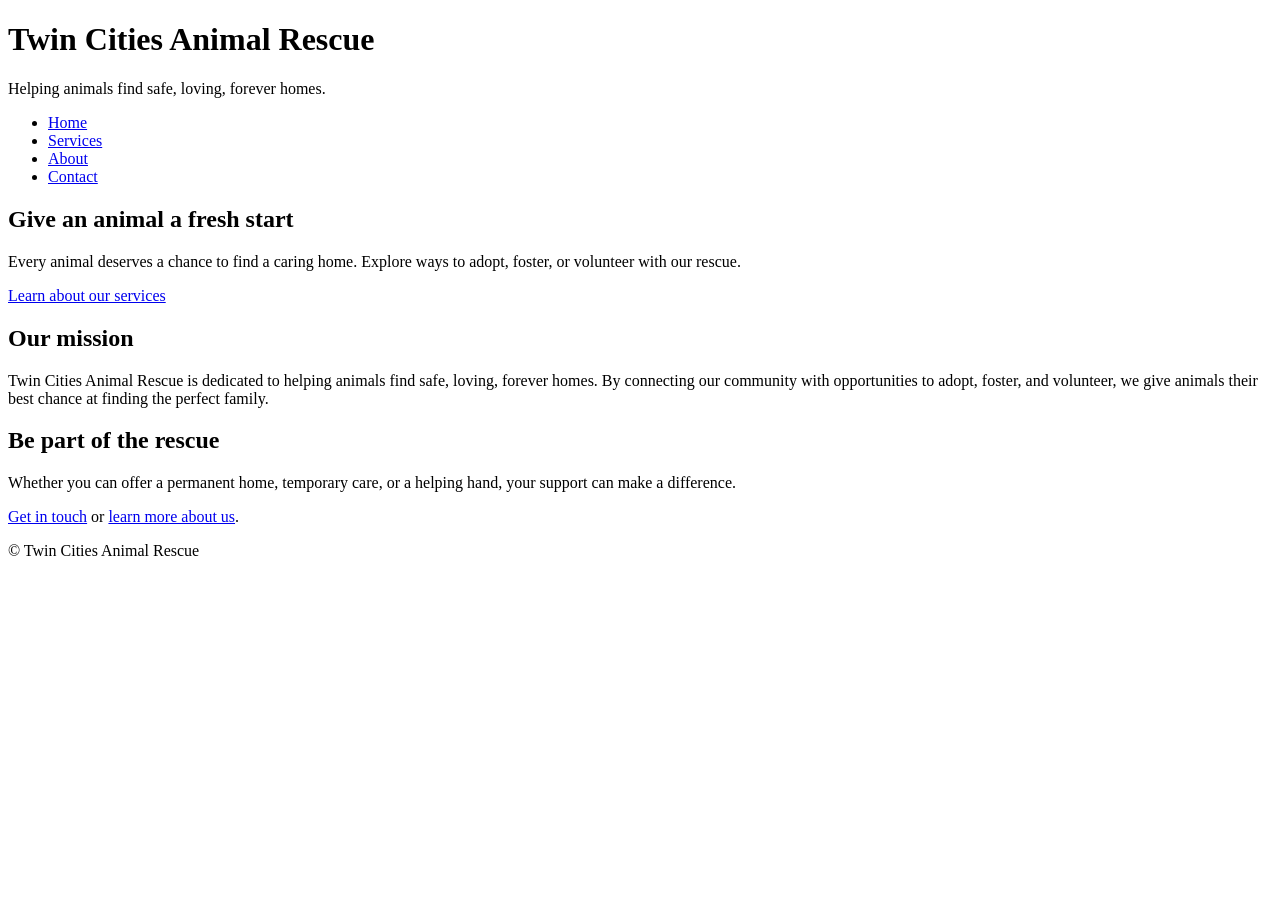
==== index.html @ 243de3c2 "Finish initial website pages" ====
<!DOCTYPE html>
<html lang="en">
<head>
    <meta charset="UTF-8">
    <meta name="viewport" content="width=device-width, initial-scale=1.0">
    <title>Home | Twin Cities Animal Rescue</title>
</head>
<body>
    <header>
        <h1>Twin Cities Animal Rescue</h1>
        <p>Helping animals find safe, loving, forever homes.</p>
        <nav aria-label="Main navigation">
            <ul>
                <li><a href="index.html" aria-current="page">Home</a></li>
                <li><a href="services.html">Services</a></li>
                <li><a href="about.html">About</a></li>
                <li><a href="contact.html">Contact</a></li>
            </ul>
        </nav>
    </header>

    <main>
        <section>
            <h2>Give an animal a fresh start</h2>
            <p>Every animal deserves a chance to find a caring home. Explore ways to adopt, foster,
                 or volunteer with our rescue.
            </p>
            <p><a href="services.html">Learn about our services</a></p>
        </section>

        <section>
            <h2>Our mission</h2>
            <p>Twin Cities Animal Rescue is dedicated to helping animals find safe, loving, forever homes. By connecting our community with opportunities to adopt, foster, and volunteer, we give animals their best chance at finding the perfect family.</p>
        </section>

        <section>
            <h2>Be part of the rescue</h2>
            <p>Whether you can offer a permanent home, temporary care, or a helping hand, your support can make a difference.</p>
            <p><a href="contact.html">Get in touch</a> or <a href="about.html">learn more about us</a>.</p>
        </section>
    </main>

    <footer>
        <p>&copy; Twin Cities Animal Rescue</p>
    </footer>
</body>
</html>
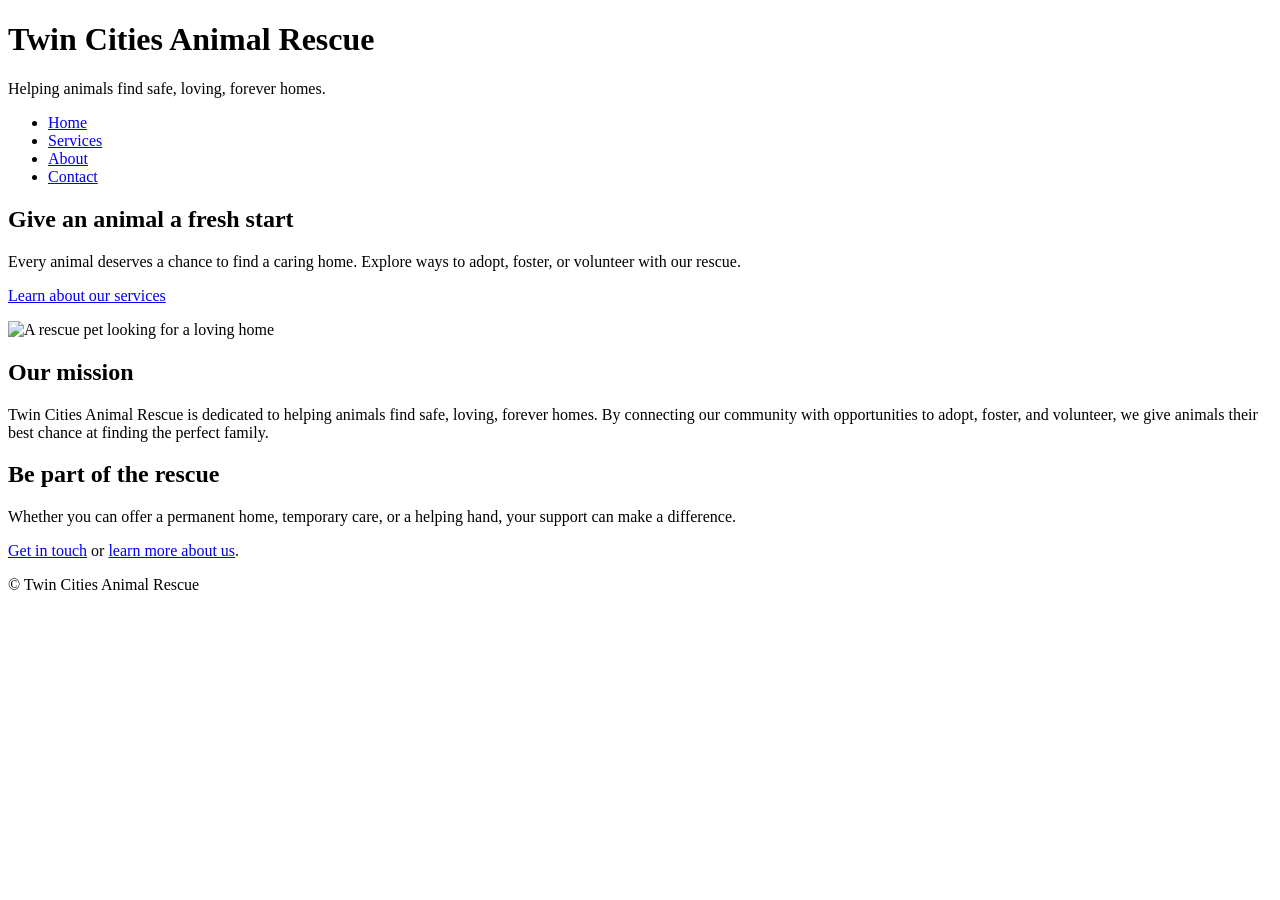
==== commit c98ad5c4: "Add rescue media assets and save project checkpoint" ====
--- a/index.html
+++ b/index.html
@@ -26,11 +26,17 @@
                  or volunteer with our rescue.
             </p>
             <p><a href="services.html">Learn about our services</a></p>
+
+            <img src="media/rescue-pet.jpg" alt="A rescue pet looking for a loving home">
         </section>
 
         <section>
             <h2>Our mission</h2>
-            <p>Twin Cities Animal Rescue is dedicated to helping animals find safe, loving, forever homes. By connecting our community with opportunities to adopt, foster, and volunteer, we give animals their best chance at finding the perfect family.</p>
+            <p>Twin Cities Animal Rescue is dedicated to helping animals find safe, loving, 
+                forever homes. By connecting our community with opportunities to adopt, 
+                foster, and volunteer, we give animals their best chance at finding 
+                the perfect family.
+            </p>
         </section>
 
         <section>
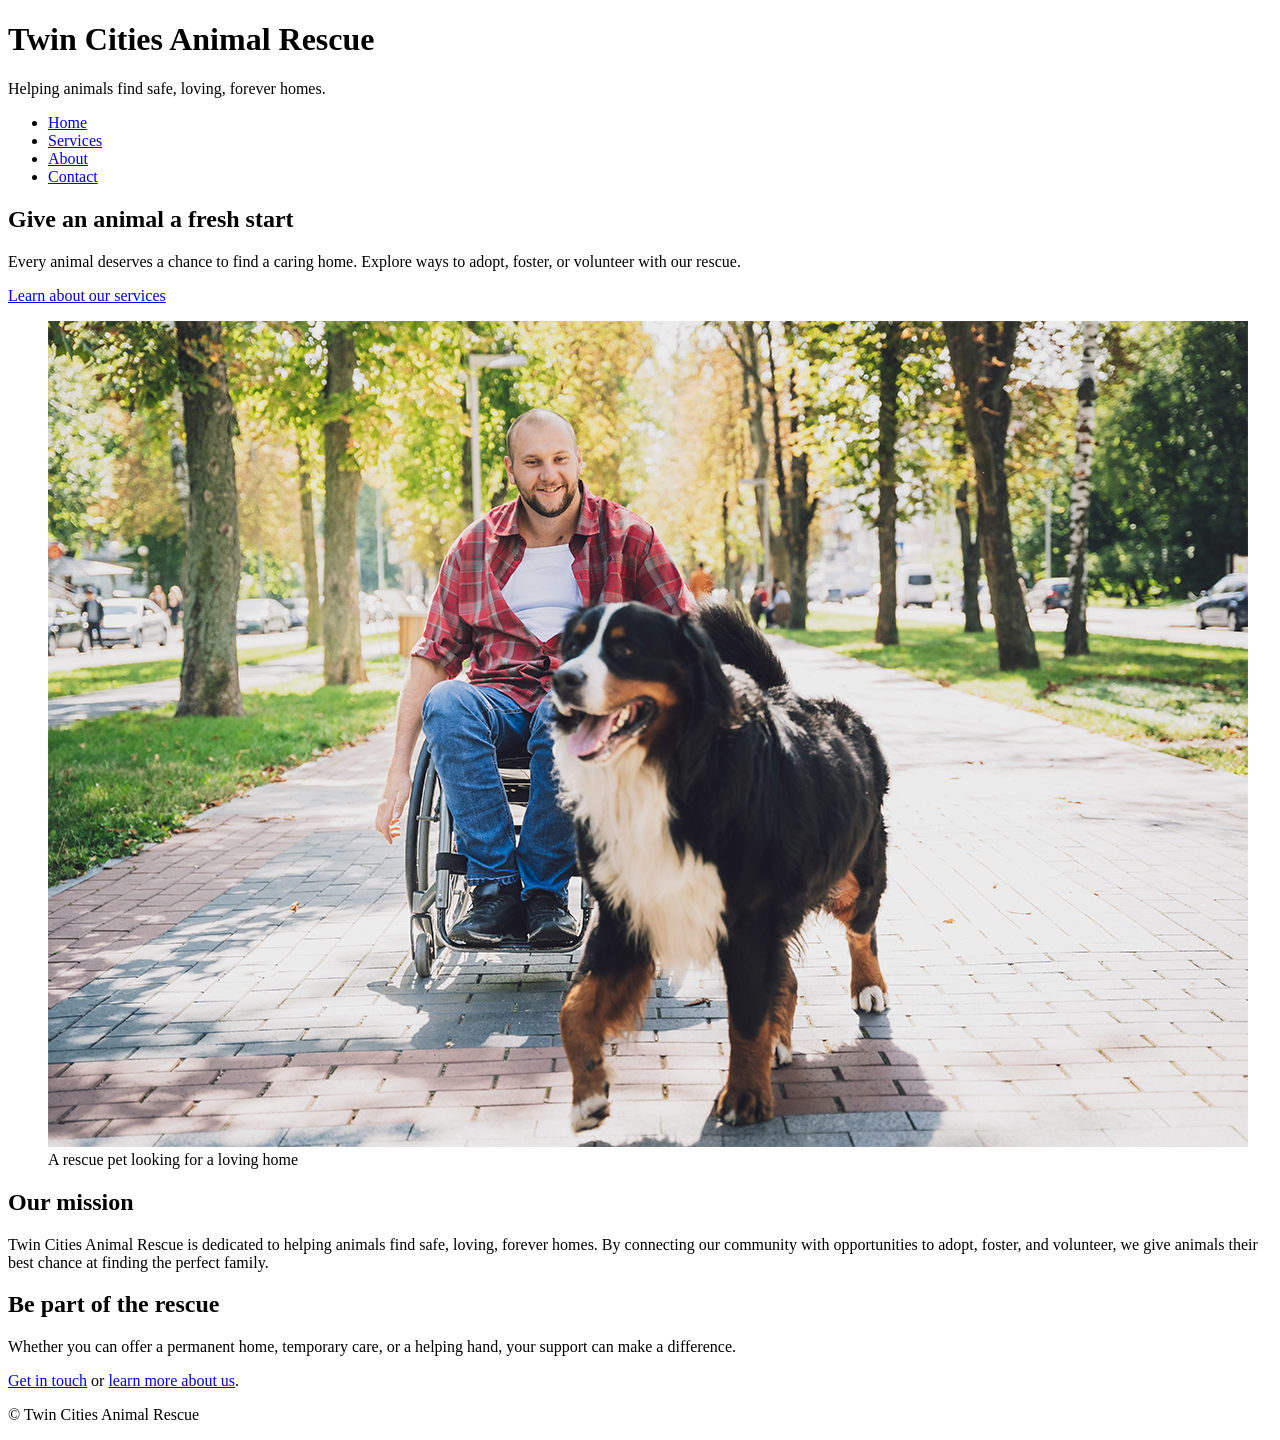
==== commit c2297956: "Update animal rescue homepage" ====
--- a/index.html
+++ b/index.html
@@ -26,8 +26,14 @@
                  or volunteer with our rescue.
             </p>
             <p><a href="services.html">Learn about our services</a></p>
-
-            <img src="media/rescue-pet.jpg" alt="A rescue pet looking for a loving home">
+        
+        <figure>
+            <picture>
+                <source media ="(min-width: 700px)"srcset="media/rescue-feature-large_c.png">
+                <img src="media/rescue-feature-small_c.png" alt="A rescue pet looking for a loving home">
+            </picture>
+            <figcaption>A rescue pet looking for a loving home</figcaption>
+        </figure>
         </section>
 
         <section>
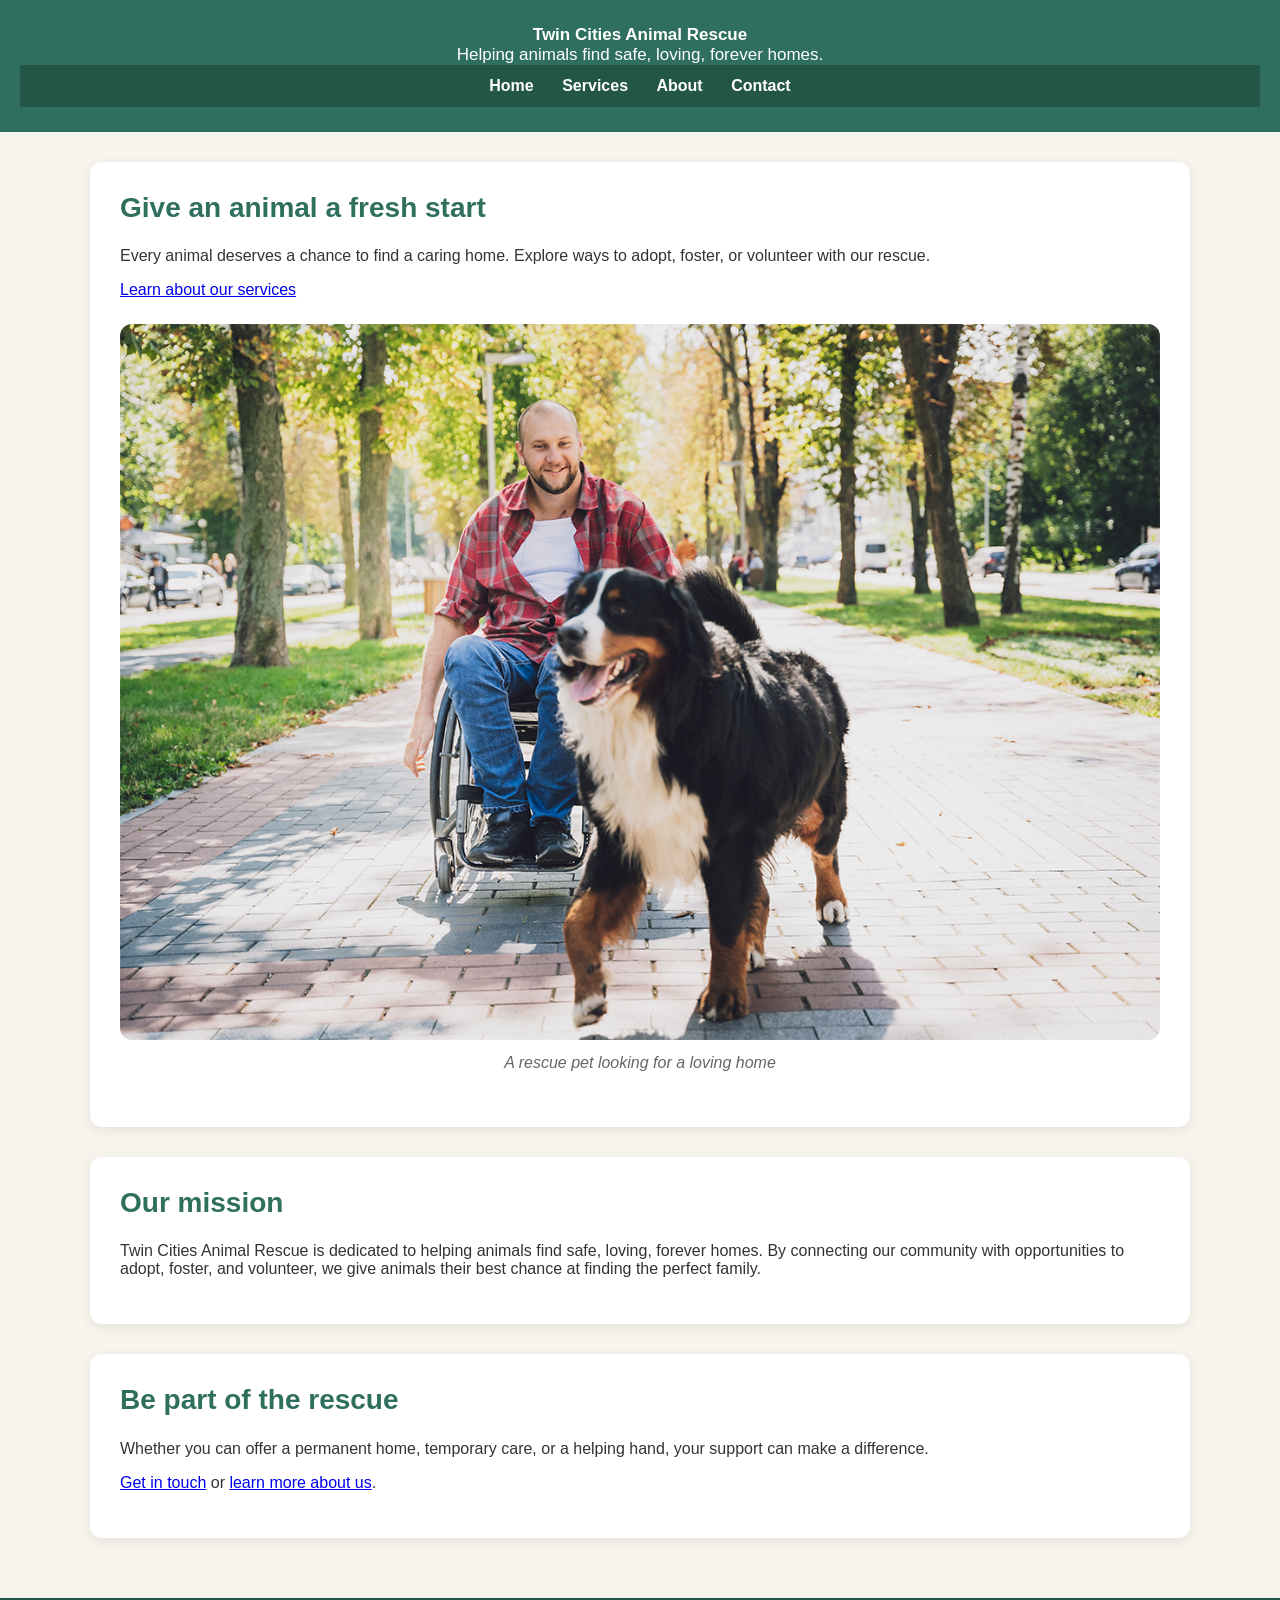
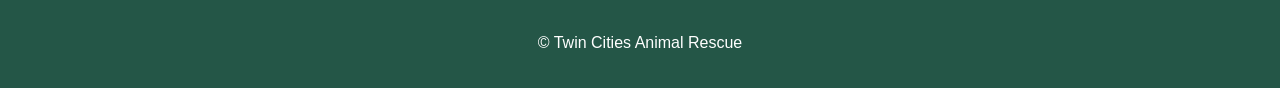
==== commit 0e02a873: "Style homepage" ====
--- a/index.html
+++ b/index.html
@@ -4,6 +4,85 @@
     <meta charset="UTF-8">
     <meta name="viewport" content="width=device-width, initial-scale=1.0">
     <title>Home | Twin Cities Animal Rescue</title>
+<style>
+    body {
+        margin: 0;
+        font-family: Arial, sans-serif;
+        color: #333;
+        background: #f7f3ed;
+    }
+    header {
+        background: #2f6f5e;
+        color: white;
+        padding: 25px 20px;
+        text-align: center;
+    }
+    header h1 {
+        margin: 0;
+        font-size: 17px;
+    }
+    header p {
+        margin: 0;
+        font-size: 17px;
+    }
+    nav {
+        background: #245647;
+        padding: 12px;
+    }
+    nav ul {
+        list-style: none;
+        margin: 0;
+        padding: 0;
+    }
+    nav li {
+        display: inline-block;
+        margin: 0 12px;
+    }
+    nav a {
+        color: white;
+        text-decoration: none;
+        font-weight: bold;
+    }
+    nav a:hover {
+        text-decoration: underline;
+    }
+    main {
+        max-width: 1100px;
+        margin: 0 auto;
+        padding: 30px 20px;
+    }
+    section {
+        background: white;
+        margin-bottom: 30px;
+        padding: 30px;
+        border-radius: 12px;
+        box-shadow: 0 3px 12px rgba(0, 0, 0, 0.08);
+    }
+    section h2 {
+        color: #2f6f5e;
+        font-size: 28px;
+        margin-top: 0;
+    }
+    figure {
+        margin: 25px 0;
+        text-align: center;
+    }
+    figure img {
+        max-width: 100%;
+        border-radius: 12px;
+    }
+    figcaption {
+        margin-top: 10px;
+        color: #666;
+        font-style: italic;
+    }
+    footer {
+        background: #245647;
+        color: white;
+        text-align: center;
+        padding: 20px;
+    }
+</style>
 </head>
 <body>
     <header>
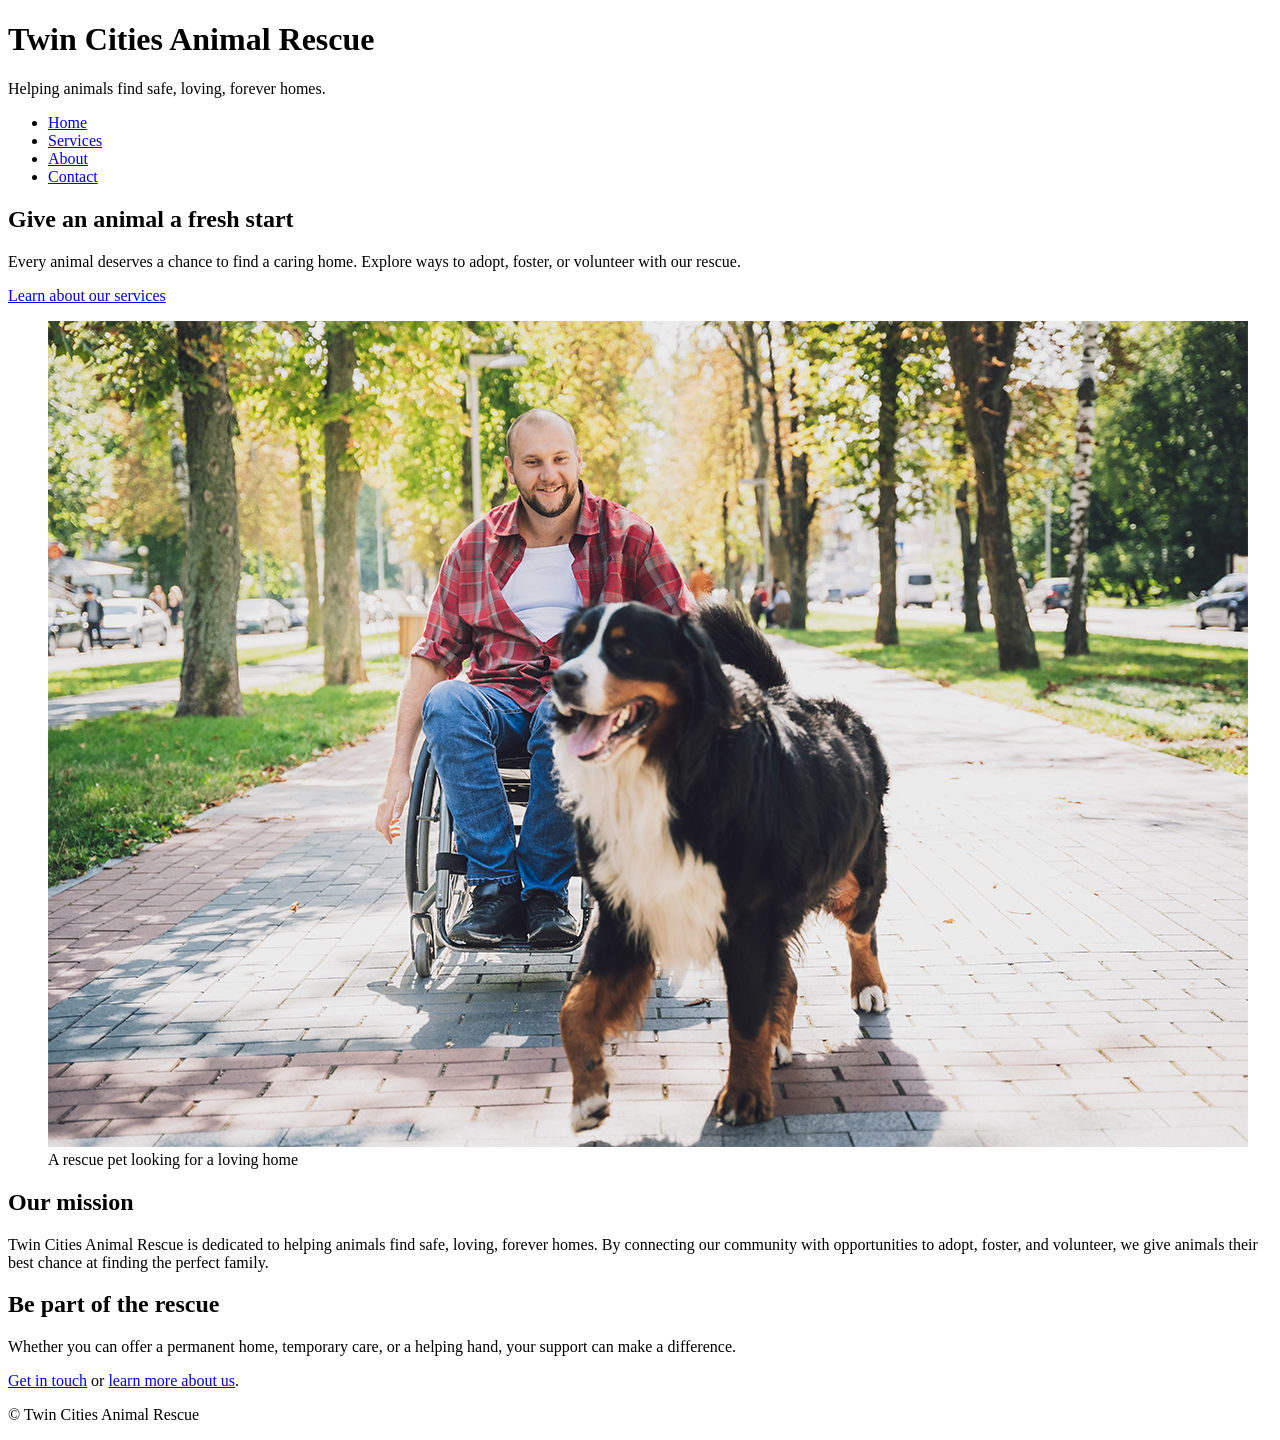
==== commit 225acd88: "Add mp4 to media and delete css" ====
--- a/index.html
+++ b/index.html
@@ -4,85 +4,6 @@
     <meta charset="UTF-8">
     <meta name="viewport" content="width=device-width, initial-scale=1.0">
     <title>Home | Twin Cities Animal Rescue</title>
-<style>
-    body {
-        margin: 0;
-        font-family: Arial, sans-serif;
-        color: #333;
-        background: #f7f3ed;
-    }
-    header {
-        background: #2f6f5e;
-        color: white;
-        padding: 25px 20px;
-        text-align: center;
-    }
-    header h1 {
-        margin: 0;
-        font-size: 17px;
-    }
-    header p {
-        margin: 0;
-        font-size: 17px;
-    }
-    nav {
-        background: #245647;
-        padding: 12px;
-    }
-    nav ul {
-        list-style: none;
-        margin: 0;
-        padding: 0;
-    }
-    nav li {
-        display: inline-block;
-        margin: 0 12px;
-    }
-    nav a {
-        color: white;
-        text-decoration: none;
-        font-weight: bold;
-    }
-    nav a:hover {
-        text-decoration: underline;
-    }
-    main {
-        max-width: 1100px;
-        margin: 0 auto;
-        padding: 30px 20px;
-    }
-    section {
-        background: white;
-        margin-bottom: 30px;
-        padding: 30px;
-        border-radius: 12px;
-        box-shadow: 0 3px 12px rgba(0, 0, 0, 0.08);
-    }
-    section h2 {
-        color: #2f6f5e;
-        font-size: 28px;
-        margin-top: 0;
-    }
-    figure {
-        margin: 25px 0;
-        text-align: center;
-    }
-    figure img {
-        max-width: 100%;
-        border-radius: 12px;
-    }
-    figcaption {
-        margin-top: 10px;
-        color: #666;
-        font-style: italic;
-    }
-    footer {
-        background: #245647;
-        color: white;
-        text-align: center;
-        padding: 20px;
-    }
-</style>
 </head>
 <body>
     <header>
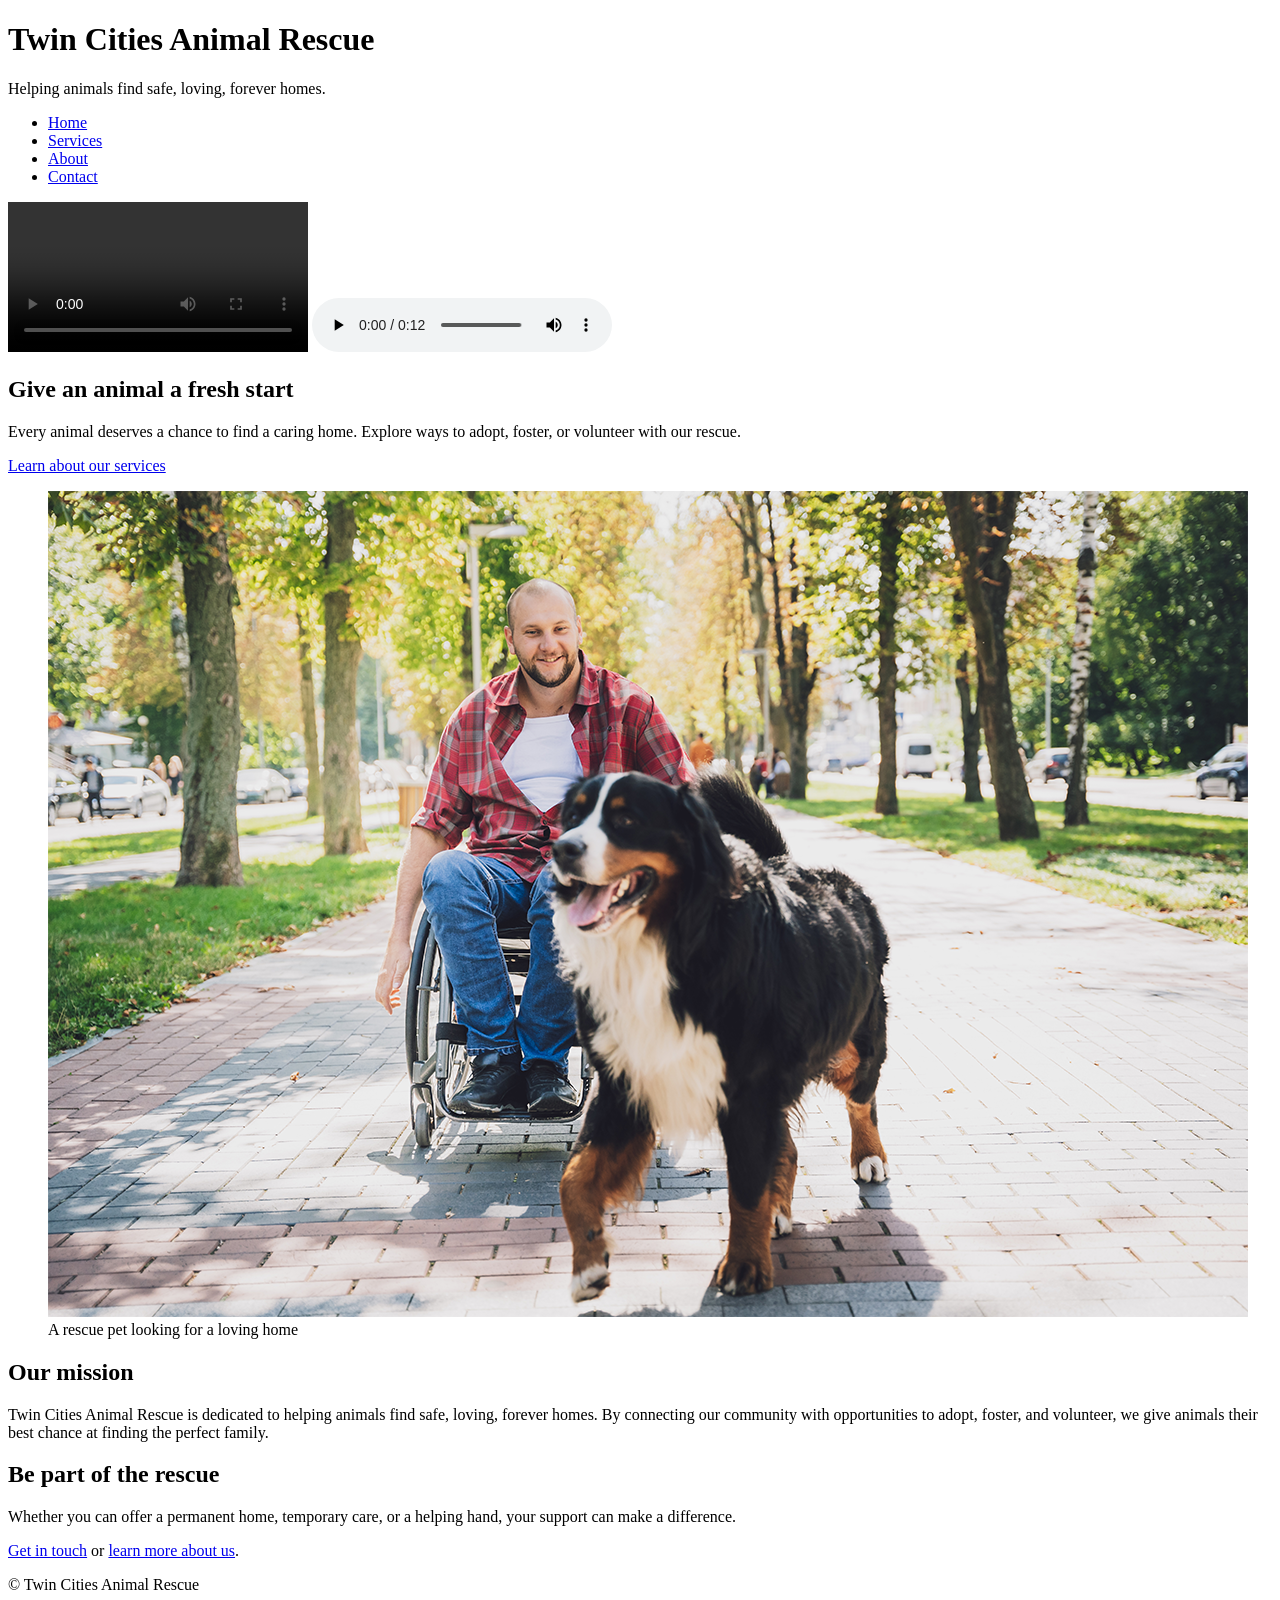
==== commit c14eafa5: "final commit" ====
--- a/index.html
+++ b/index.html
@@ -19,6 +19,15 @@
         </nav>
     </header>
 
+    <video controls>
+        <source src="media/rescue-message.mp4" type="video/mp4">
+        Your browser does not support the video element.
+    </video>
+
+    <audio controls>
+        <source src="media/rescue-message_c.mp3" type="audio/mpeg">
+    </audio>
+    
     <main>
         <section>
             <h2>Give an animal a fresh start</h2>
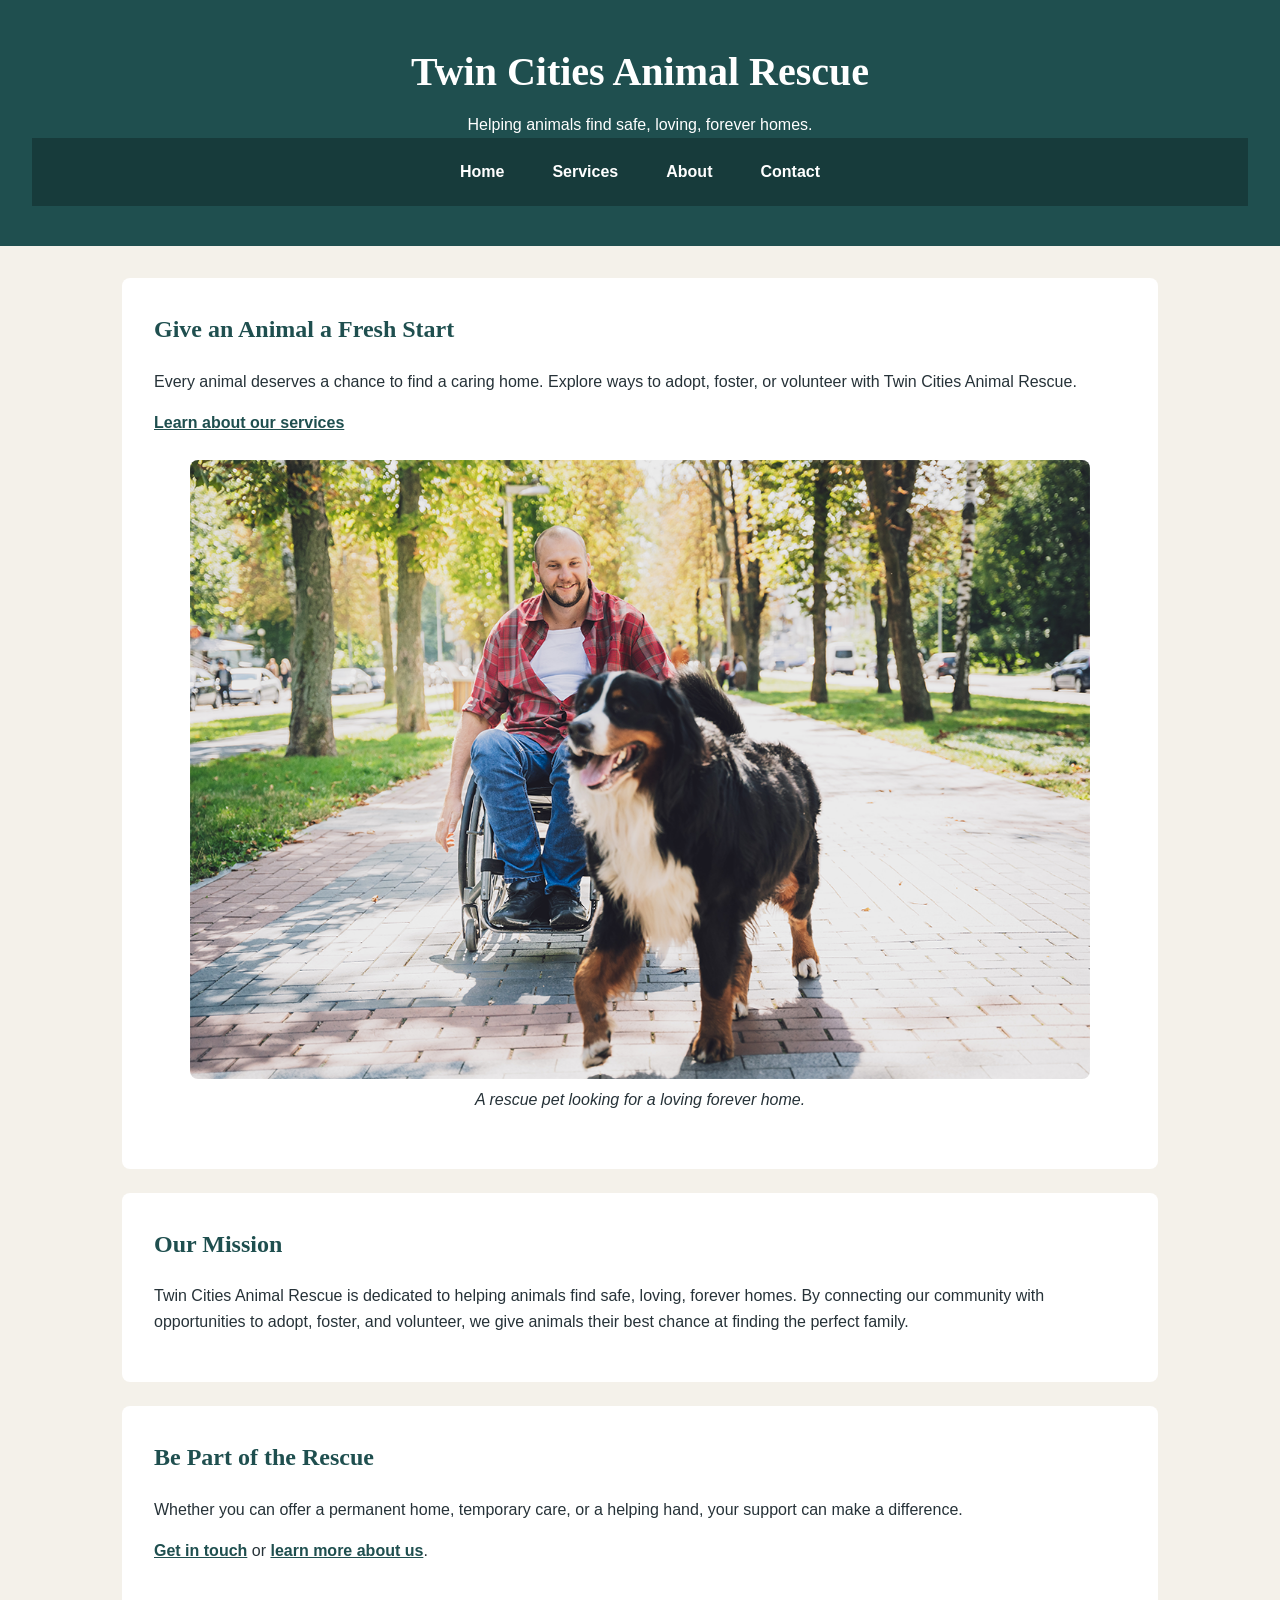
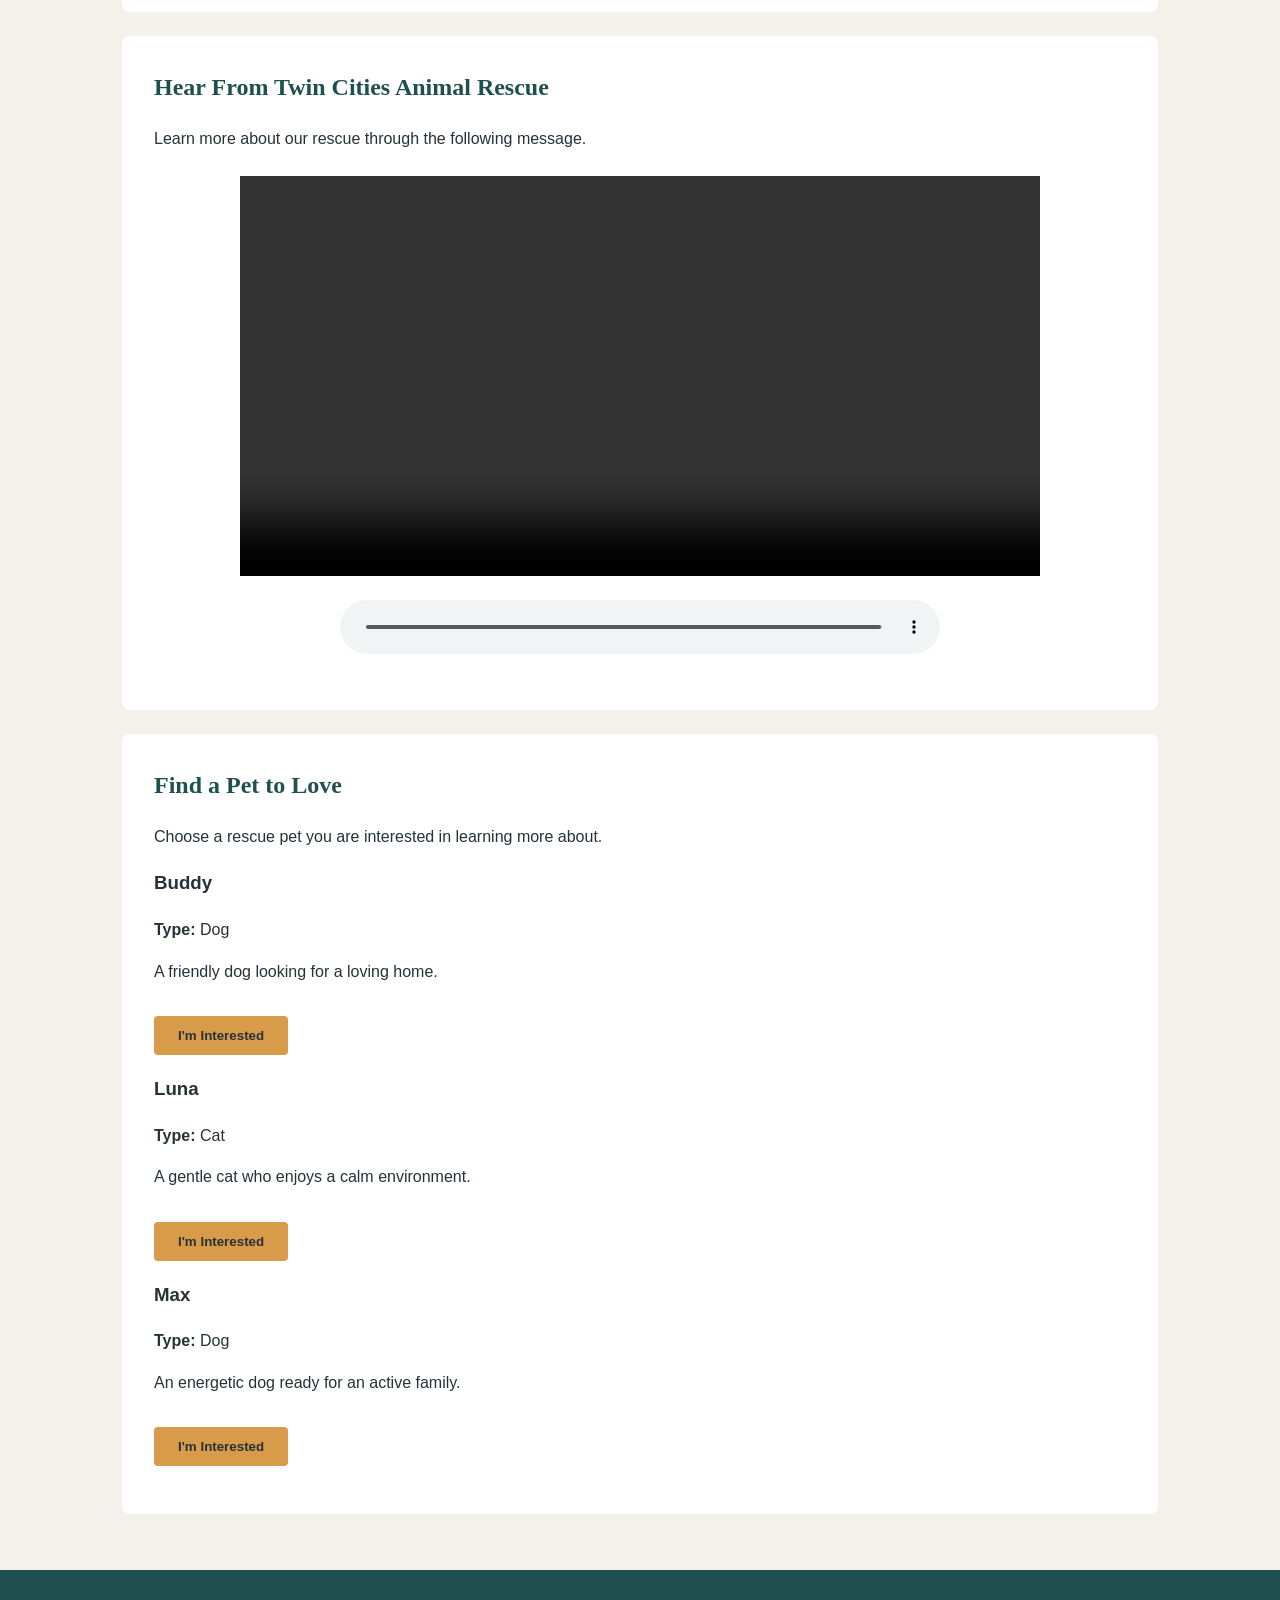
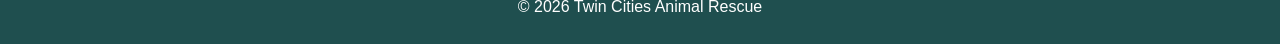
==== commit 1748ba04: "FINAL COMMIT" ====
--- a/index.html
+++ b/index.html
@@ -4,11 +4,16 @@
     <meta charset="UTF-8">
     <meta name="viewport" content="width=device-width, initial-scale=1.0">
     <title>Home | Twin Cities Animal Rescue</title>
+    <link rel="stylesheet" href="style.css">
+    <script src="script.js" defer></script>
 </head>
+
 <body>
+
     <header>
         <h1>Twin Cities Animal Rescue</h1>
         <p>Helping animals find safe, loving, forever homes.</p>
+
         <nav aria-label="Main navigation">
             <ul>
                 <li><a href="index.html" aria-current="page">Home</a></li>
@@ -19,50 +24,95 @@
         </nav>
     </header>
 
-    <video controls>
-        <source src="media/rescue-message.mp4" type="video/mp4">
-        Your browser does not support the video element.
-    </video>
+    <main>
 
-    <audio controls>
-        <source src="media/rescue-message_c.mp3" type="audio/mpeg">
-    </audio>
-    
-    <main>
         <section>
-            <h2>Give an animal a fresh start</h2>
-            <p>Every animal deserves a chance to find a caring home. Explore ways to adopt, foster,
-                 or volunteer with our rescue.
+            <h2>Give an Animal a Fresh Start</h2>
+
+            <p>
+                Every animal deserves a chance to find a caring home. Explore ways
+                to adopt, foster, or volunteer with Twin Cities Animal Rescue.
             </p>
-            <p><a href="services.html">Learn about our services</a></p>
-        
-        <figure>
-            <picture>
-                <source media ="(min-width: 700px)"srcset="media/rescue-feature-large_c.png">
-                <img src="media/rescue-feature-small_c.png" alt="A rescue pet looking for a loving home">
-            </picture>
-            <figcaption>A rescue pet looking for a loving home</figcaption>
-        </figure>
+
+            <p>
+                <a href="services.html">Learn about our services</a>
+            </p>
+
+            <figure>
+                <picture>
+                    <source
+                        media="(min-width: 700px)"
+                        srcset="media/rescue-feature-large_c.png">
+                    <img
+                        src="media/rescue-feature-small_c.png"
+                        alt="Rescue pet looking for a loving forever home">
+                </picture>
+
+                <figcaption>
+                    A rescue pet looking for a loving forever home.
+                </figcaption>
+            </figure>
         </section>
 
         <section>
-            <h2>Our mission</h2>
-            <p>Twin Cities Animal Rescue is dedicated to helping animals find safe, loving, 
-                forever homes. By connecting our community with opportunities to adopt, 
-                foster, and volunteer, we give animals their best chance at finding 
-                the perfect family.
+            <h2>Our Mission</h2>
+
+            <p>
+                Twin Cities Animal Rescue is dedicated to helping animals find
+                safe, loving, forever homes. By connecting our community with
+                opportunities to adopt, foster, and volunteer, we give animals
+                their best chance at finding the perfect family.
             </p>
         </section>
 
         <section>
-            <h2>Be part of the rescue</h2>
-            <p>Whether you can offer a permanent home, temporary care, or a helping hand, your support can make a difference.</p>
-            <p><a href="contact.html">Get in touch</a> or <a href="about.html">learn more about us</a>.</p>
+            <h2>Be Part of the Rescue</h2>
+
+            <p>
+                Whether you can offer a permanent home, temporary care, or a
+                helping hand, your support can make a difference.
+            </p>
+
+            <p>
+                <a href="contact.html">Get in touch</a> or
+                <a href="about.html">learn more about us</a>.
+            </p>
         </section>
+
+        <section>
+            <h2>Hear From Twin Cities Animal Rescue</h2>
+
+            <p>
+                Learn more about our rescue through the following message.
+            </p>
+
+            <video controls>
+                <source src="media/rescue-message_c.mp4" type="video/mp4">
+                Your browser does not support the video element.
+                Please visit our Services or Contact page to learn more about
+                Twin Cities Animal Rescue.
+            </video>
+
+            <audio controls>
+                <source src="media/rescue-message_c.mp3" type="audio/mpeg">
+                Your browser does not support the audio element.
+                Please visit our Services or Contact page to learn more about
+                Twin Cities Animal Rescue.
+            </audio>
+        </section>
+
+        <section>
+            <h2>Find a Pet to Love</h2>
+            <p>Choose a rescue pet you are interested in learning more about.</p>
+            <div id="pet-interest"></div>
+            <p id="interest-result" aria-live="polite"></p>
+        </section>
+        
     </main>
 
     <footer>
-        <p>&copy; Twin Cities Animal Rescue</p>
+        <p>&copy; 2026 Twin Cities Animal Rescue</p>
     </footer>
+
 </body>
-</html>
+</html>
--- a/style.css
+++ b/style.css
@@ -0,0 +1,271 @@
+/* =========================================
+   Twin Cities Animal Rescue
+   Touchstone Task 3 - CSS
+   ========================================= */
+
+/* ---------- Base Styles ---------- */
+
+* {
+    box-sizing: border-box;
+}
+
+html {
+    font-family: Arial, sans-serif;
+    line-height: 1.6;
+}
+
+body {
+    margin: 0;
+    background-color: #f4f1ea;
+    color: #263238;
+}
+
+/* ---------- Header ---------- */
+
+header {
+    background-color: #1f4f4f;
+    color: #ffffff;
+    padding: 2rem 1rem;
+    text-align: center;
+}
+
+header h1 {
+    margin: 0 0 0.5rem;
+    font-family: Georgia, serif;
+    font-size: 2rem;
+}
+
+header p {
+    margin: 0;
+}
+
+/* ---------- Navigation ---------- */
+
+nav {
+    background-color: #173b3b;
+    padding: 0.75rem 1rem;
+}
+
+nav ul {
+    display: flex;
+    flex-direction: column;
+    align-items: center;
+    gap: 0.5rem;
+    list-style: none;
+    margin: 0;
+    padding: 0;
+}
+
+nav li {
+    width: 100%;
+    text-align: center;
+}
+
+nav a {
+    display: block;
+    padding: 0.6rem 1rem;
+    color: #ffffff;
+    text-decoration: none;
+    font-weight: bold;
+    border-radius: 4px;
+}
+
+nav a:hover,
+nav a:focus {
+    background-color: #d89b4a;
+    color: #263238;
+}
+
+/* ---------- Main Content ---------- */
+
+main {
+    width: 100%;
+    max-width: 1100px;
+    margin: 0 auto;
+    padding: 1.5rem 1rem;
+}
+
+section {
+    background-color: #ffffff;
+    margin-bottom: 1.5rem;
+    padding: 1.5rem;
+    border-radius: 8px;
+}
+
+h2 {
+    margin-top: 0;
+    color: #1f4f4f;
+    font-family: Georgia, serif;
+}
+
+p {
+    margin-top: 0;
+}
+
+/* ---------- Links ---------- */
+
+main a {
+    color: #1f4f4f;
+    font-weight: bold;
+}
+
+main a:hover,
+main a:focus {
+    color: #b56f24;
+}
+
+/* ---------- Images ---------- */
+
+figure {
+    margin: 1.5rem 0;
+}
+
+figure img {
+    display: block;
+    width: 100%;
+    height: auto;
+    border-radius: 8px;
+}
+
+figcaption {
+    margin-top: 0.5rem;
+    font-style: italic;
+    text-align: center;
+}
+
+/* ---------- Responsive Picture ---------- */
+
+picture {
+    display: block;
+}
+
+picture img {
+    display: block;
+    width: 100%;
+    height: auto;
+    border-radius: 8px;
+}
+
+/* ---------- Video and Audio ---------- */
+
+video {
+    display: block;
+    width: 100%;
+    max-width: 800px;
+    height: auto;
+    margin: 1.5rem auto;
+}
+
+audio {
+    display: block;
+    width: 100%;
+    max-width: 600px;
+    margin: 1rem auto 1.5rem;
+}
+
+/* ---------- Contact Form ---------- */
+
+form {
+    max-width: 700px;
+    margin: 0 auto;
+}
+
+fieldset {
+    border: 2px solid #1f4f4f;
+    border-radius: 8px;
+    padding: 1.25rem;
+}
+
+legend {
+    padding: 0 0.5rem;
+    font-weight: bold;
+    color: #1f4f4f;
+}
+
+label {
+    display: block;
+    margin-top: 1rem;
+    margin-bottom: 0.35rem;
+    font-weight: bold;
+}
+
+input,
+textarea {
+    width: 100%;
+    padding: 0.75rem;
+    border: 1px solid #777777;
+    border-radius: 4px;
+    font: inherit;
+}
+
+textarea {
+    min-height: 150px;
+    resize: vertical;
+}
+
+button {
+    margin-top: 1rem;
+    padding: 0.75rem 1.5rem;
+    border: none;
+    border-radius: 4px;
+    background-color: #d89b4a;
+    color: #263238;
+    font-weight: bold;
+    cursor: pointer;
+}
+
+button:hover,
+button:focus {
+    background-color: #b56f24;
+    color: #ffffff;
+}
+
+/* ---------- Footer ---------- */
+
+footer {
+    background-color: #1f4f4f;
+    color: #ffffff;
+    text-align: center;
+    padding: 1.5rem 1rem;
+}
+
+footer p {
+    margin: 0;
+}
+
+/* ---------- Larger Screens ---------- */
+
+@media (min-width: 700px) {
+
+    header {
+        padding: 2.5rem 2rem;
+    }
+
+    header h1 {
+        font-size: 2.5rem;
+    }
+
+    nav ul {
+        flex-direction: row;
+        justify-content: center;
+        gap: 1rem;
+    }
+
+    nav li {
+        width: auto;
+    }
+
+    main {
+        padding: 2rem;
+    }
+
+    section {
+        padding: 2rem;
+    }
+
+    figure img,
+    picture img {
+        max-width: 900px;
+        margin: 0 auto;
+    }
+}
